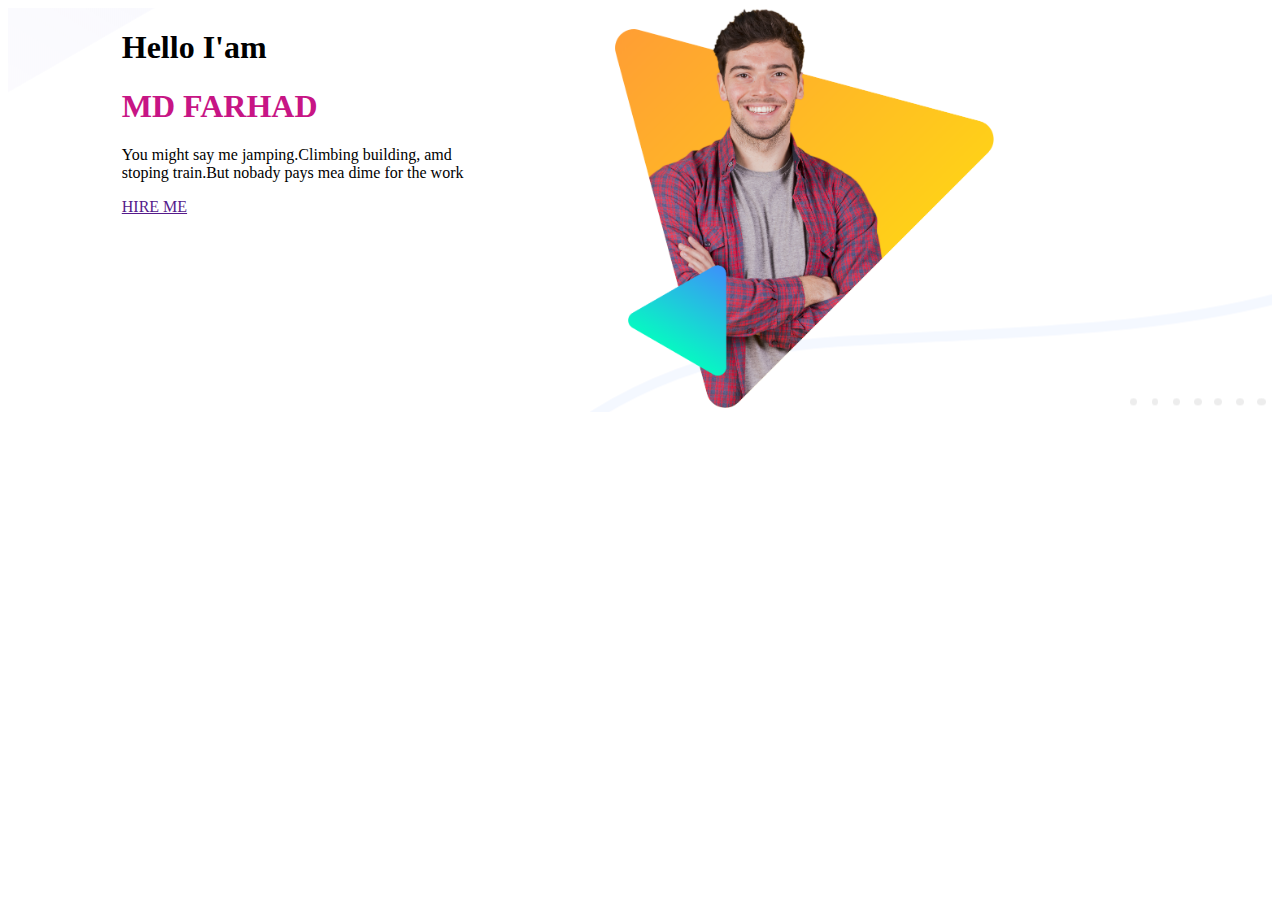
==== index.html @ af1a38f7 "personal  website" ====
<!DOCTYPE html>
<html lang="en">
<head>
    <meta charset="UTF-8">
    <meta http-equiv="X-UA-Compatible" content="IE=edge">
    <meta name="viewport" content="width=device-width, initial-scale=1.0">
    <title>Document</title>
    <link rel="stylesheet" href="style.css">
</head>
<body>
    <section class="top-banner">
        <div class="helf-width">
            <h1>Hello I'am</h1>
            <h1><span class="name-color">MD FARHAD</span></h1>
            <p>You might say me jamping.Climbing building, amd stoping train.But nobady pays mea dime for the work</p>
            <a href="">HIRE ME</a>
        </div>
        <div class="helf-width">
            <img src="ImagesP/peter.png">

            
        
        </div>
            
    </section>
 
</body>
</html>
---- style.css ----
.name-color{
    color:mediumvioletred;
}
.top-banner{

    background-image:url(ImagesP/header-bg.png) ;
    background-repeat: no-repeat;
    background-position: center center;
    overflow: hidden;
    width:100%





}
.helf-width{
    width:30%;
    float:left;
    margin-left:9%


}
.helf-width img{
    width:100%

}
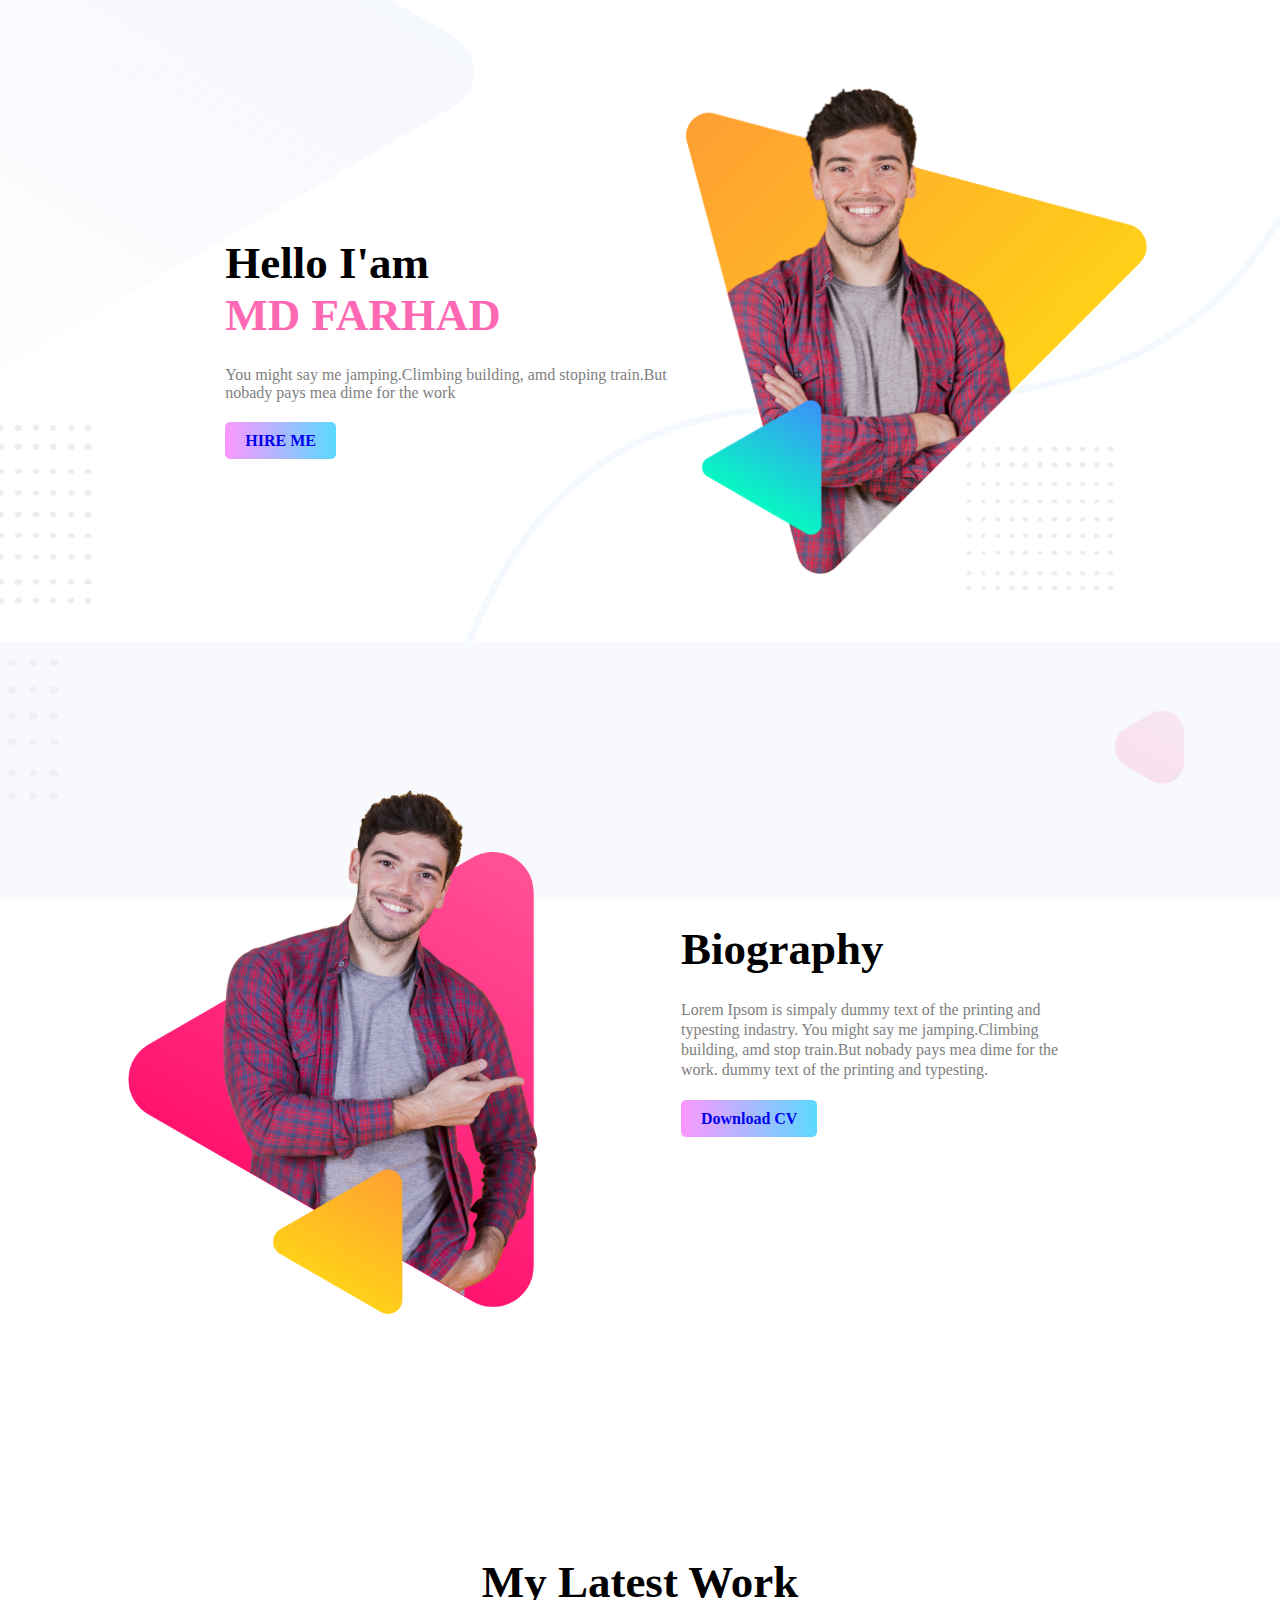
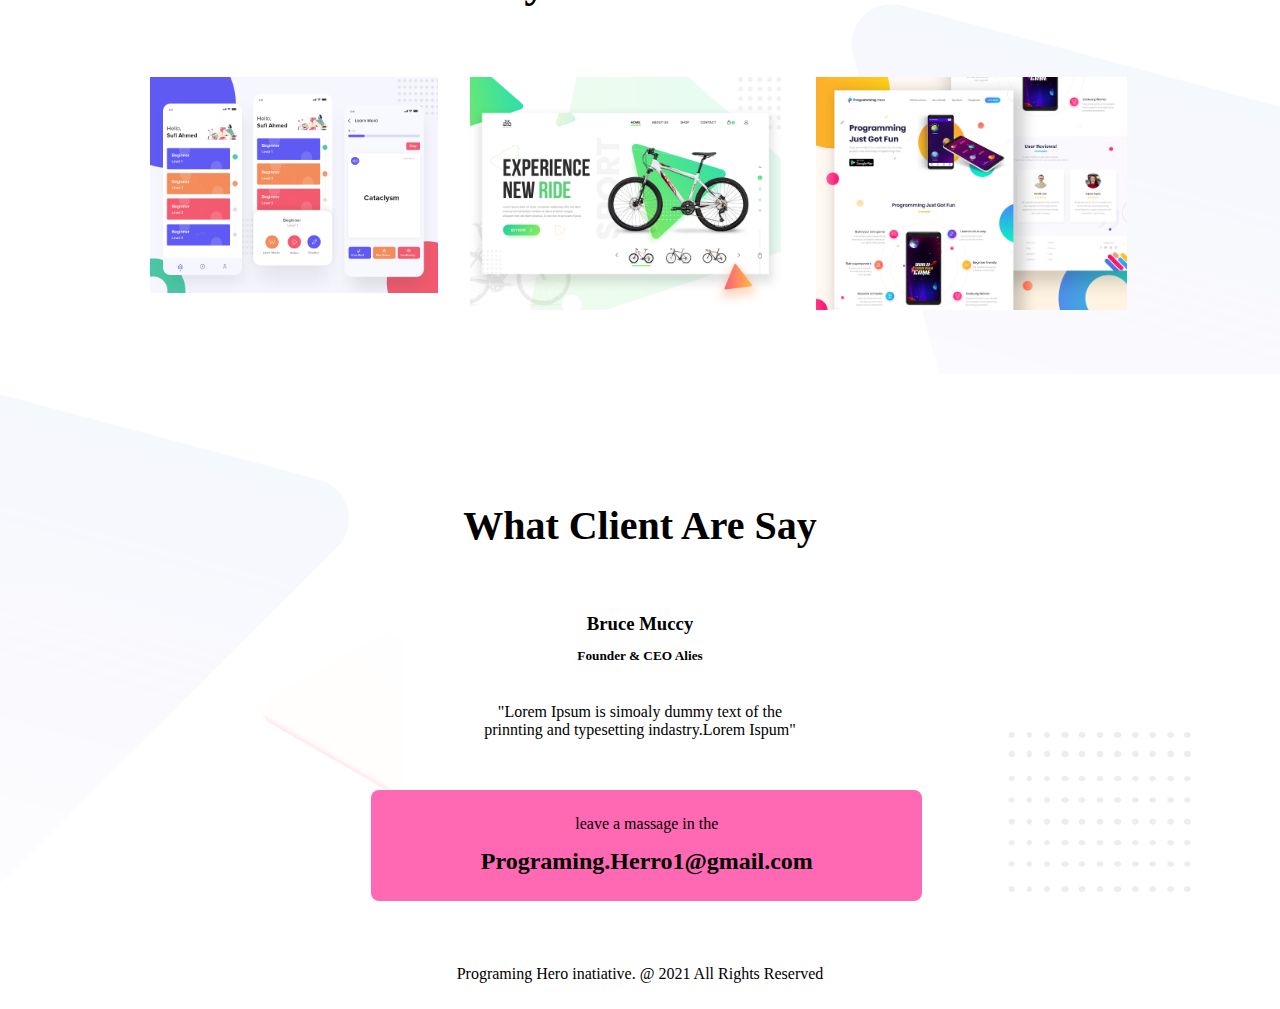
==== commit 4bb156bf: "Finished my website" ====
--- a/index.html
+++ b/index.html
@@ -4,18 +4,18 @@
     <meta charset="UTF-8">
     <meta http-equiv="X-UA-Compatible" content="IE=edge">
     <meta name="viewport" content="width=device-width, initial-scale=1.0">
-    <title>Document</title>
+    <title>Personal Website</title>
     <link rel="stylesheet" href="style.css">
 </head>
 <body>
     <section class="top-banner">
-        <div class="helf-width">
+        <div class="helf-width helf-width1">
             <h1>Hello I'am</h1>
             <h1><span class="name-color">MD FARHAD</span></h1>
             <p>You might say me jamping.Climbing building, amd stoping train.But nobady pays mea dime for the work</p>
-            <a href="">HIRE ME</a>
+            <a target="blank" href="https://www.facebook.com/jami.sami.589/">HIRE ME</a>
         </div>
-        <div class="helf-width">
+        <div class="helf-width helf-width2">
             <img src="ImagesP/peter.png">
 
             
@@ -23,6 +23,68 @@
         </div>
             
     </section>
+
+    <section class="second-banner">
+        <div class="helf-width helf-width2">
+            <img src="ImagesP/peter_dream.png" alt="">
+        </div>
+
+        <div class="helf-width helf-width1">
+            <h1>Biography</h1>
+
+            <p>Lorem Ipsom is simpaly dummy text of the printing and typesting indastry. You might say me jamping.Climbing building, amd stop train.But nobady pays mea dime for the work. dummy text of the printing and typesting.</p>
+            <a href="#">Download CV</a>
+        </div>
+
+    </section>
+
+
+    <section class="therd-banner">
+        <div class="latest-news">
+            <h1>My Latest Work</h1>
+        </div>
+               
+        <div id="sNews1" class="news1">
+            <img src="ImagesP/latest-work/work-1.png" alt="">
+
+        </div>
+        <div class="news1">
+            <img src="ImagesP/latest-work/work-2.jpg" alt="">
+
+        </div>
+        <div class="news1">
+            <img src="ImagesP/latest-work/work-3.jpg" alt="">
+
+        </div>
+
+    </section>
+
+
+    <section class="last-banneer">
+            <div class="lbWrite1">
+                <h2>What Client Are Say</h2>
+                <h3>Bruce Muccy</h3>
+
+                    <h5>Founder & CEO Alies</h5>
+
+
+
+                <span>"Lorem Ipsum is simoaly dummy text of  the </span>
+                <p>prinnting and typesetting indastry.Lorem Ispum"</p>
+            </div>
+            <div class="lbWrite2">
+                <p>leave a massage in the</p>
+                <h2>Programing.Herro1@gmail.com</h2>
+            </div>
+    </section>
+
+    <footer>
+        <p>Programing Hero inatiative. @ 2021 All Rights Reserved</p>
+
+
+    </footer>
+
+
  
 </body>
 </html>--- a/style.css
+++ b/style.css
@@ -1,27 +1,134 @@
+*{
+    margin:0px;
+}
+
 .name-color{
-    color:mediumvioletred;
+    color:hotpink;
 }
 .top-banner{
 
     background-image:url(ImagesP/header-bg.png) ;
     background-repeat: no-repeat;
-    background-position: center center;
+    background-position:90%;
     overflow: hidden;
-    width:100%
+    padding:5%;
+    padding-bottom:5%;
+    background-size:cover
+
+}
+h1{
+    font-size:45px
+}
+.helf-width{
+    width:40%;
+    float:left;
+
+    margin-top: 2%;
 
 
+}
+.helf-width img{
+    width:100%;
+ 
+
+}
+.helf-width p{
+    margin-top:25px;
+    margin-bottom: 30px;
+    color:gray
+}
+.helf-width1{
+    margin-top: 15%;
+    margin-left: 14%;
+}
+.helf-width1 a{
+    text-decoration: none;
+    border:0px;;
+    background-image: linear-gradient(to right, rgba(250, 105, 255, 0.685), #00c3ffa4);
+    padding:10px 20px;
+    border-radius: 5px;
+    font-weight:700
+
+}
+
+.second-banner{
+    background-image: url(ImagesP/biography-bg.png);
+    background-repeat: no-repeat;
+    overflow: hidden;
+    background-position:center;
+    padding:10%;
+    background-size: cover;
+    background-attachment: fixed;
+
+
+}
+.second-banner p{
+    line-height: 20px;
+}
+
+.news1 img{
+    width:27%;
+    float:left;
+    margin-right:3%
+}
+#sNews1{
+    margin-left:7.5%
+}
+.latest-news{
+    text-align: center;
+    margin-top:4%;
+    margin-bottom:6%
+}
+.therd-banner{
+    background-image: url(ImagesP/latest-work-bg.png);
+    background-repeat:no-repeat ;
+    background-size: cover;
+    overflow: hidden;
+    padding:5%;
+}
+
+.last-banneer{
+    background-image: url(ImagesP/footer-bg.png);
+    background-repeat: no-repeat;
+    background-size: cover;
+    background-position: center;
+}
+.lbWrite1{
+    text-align: center;
+}
+.lbWrite2{
+
+    width: 500px;
+    background-color: hotpink;
+    text-align: center;
+    border-radius: 8px;
+    padding:2%
 
 
 
 }
-.helf-width{
-    width:30%;
-    float:left;
-    margin-left:9%
-
+.lbWrite2{
+    margin-left: 29%;
+    margin-top:4%;
 
 }
-.helf-width img{
-    width:100%
 
+.lbWrite2 p{
+    padding-bottom:3%
+}
+
+.lbWrite1 h2{
+    font-size:40px;
+    padding-top: 10%;;
+    padding-bottom: 5%;
+}
+
+.lbWrite1 h5{
+    padding-top:1%;
+    padding-bottom:3%
+}
+footer{
+    text-align: center;
+    padding-top: 5%;
+    padding-bottom:2%
 }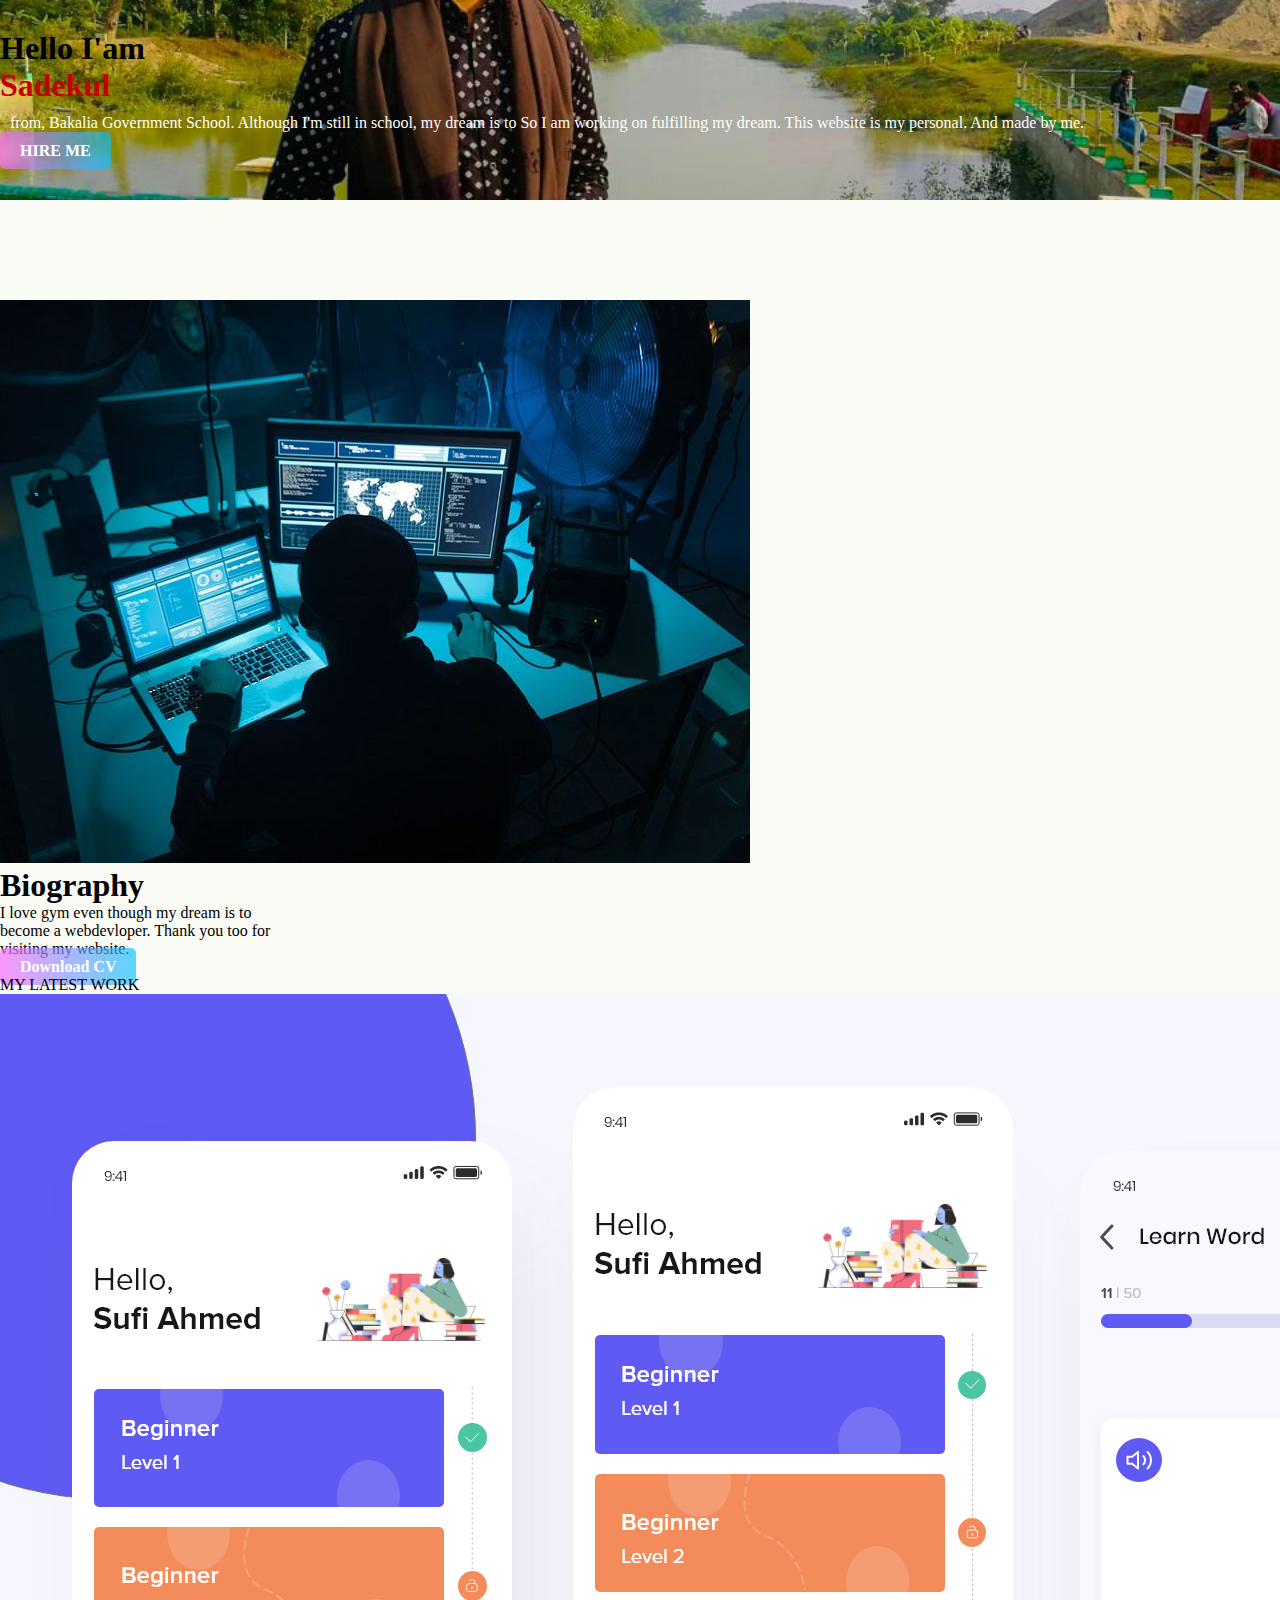
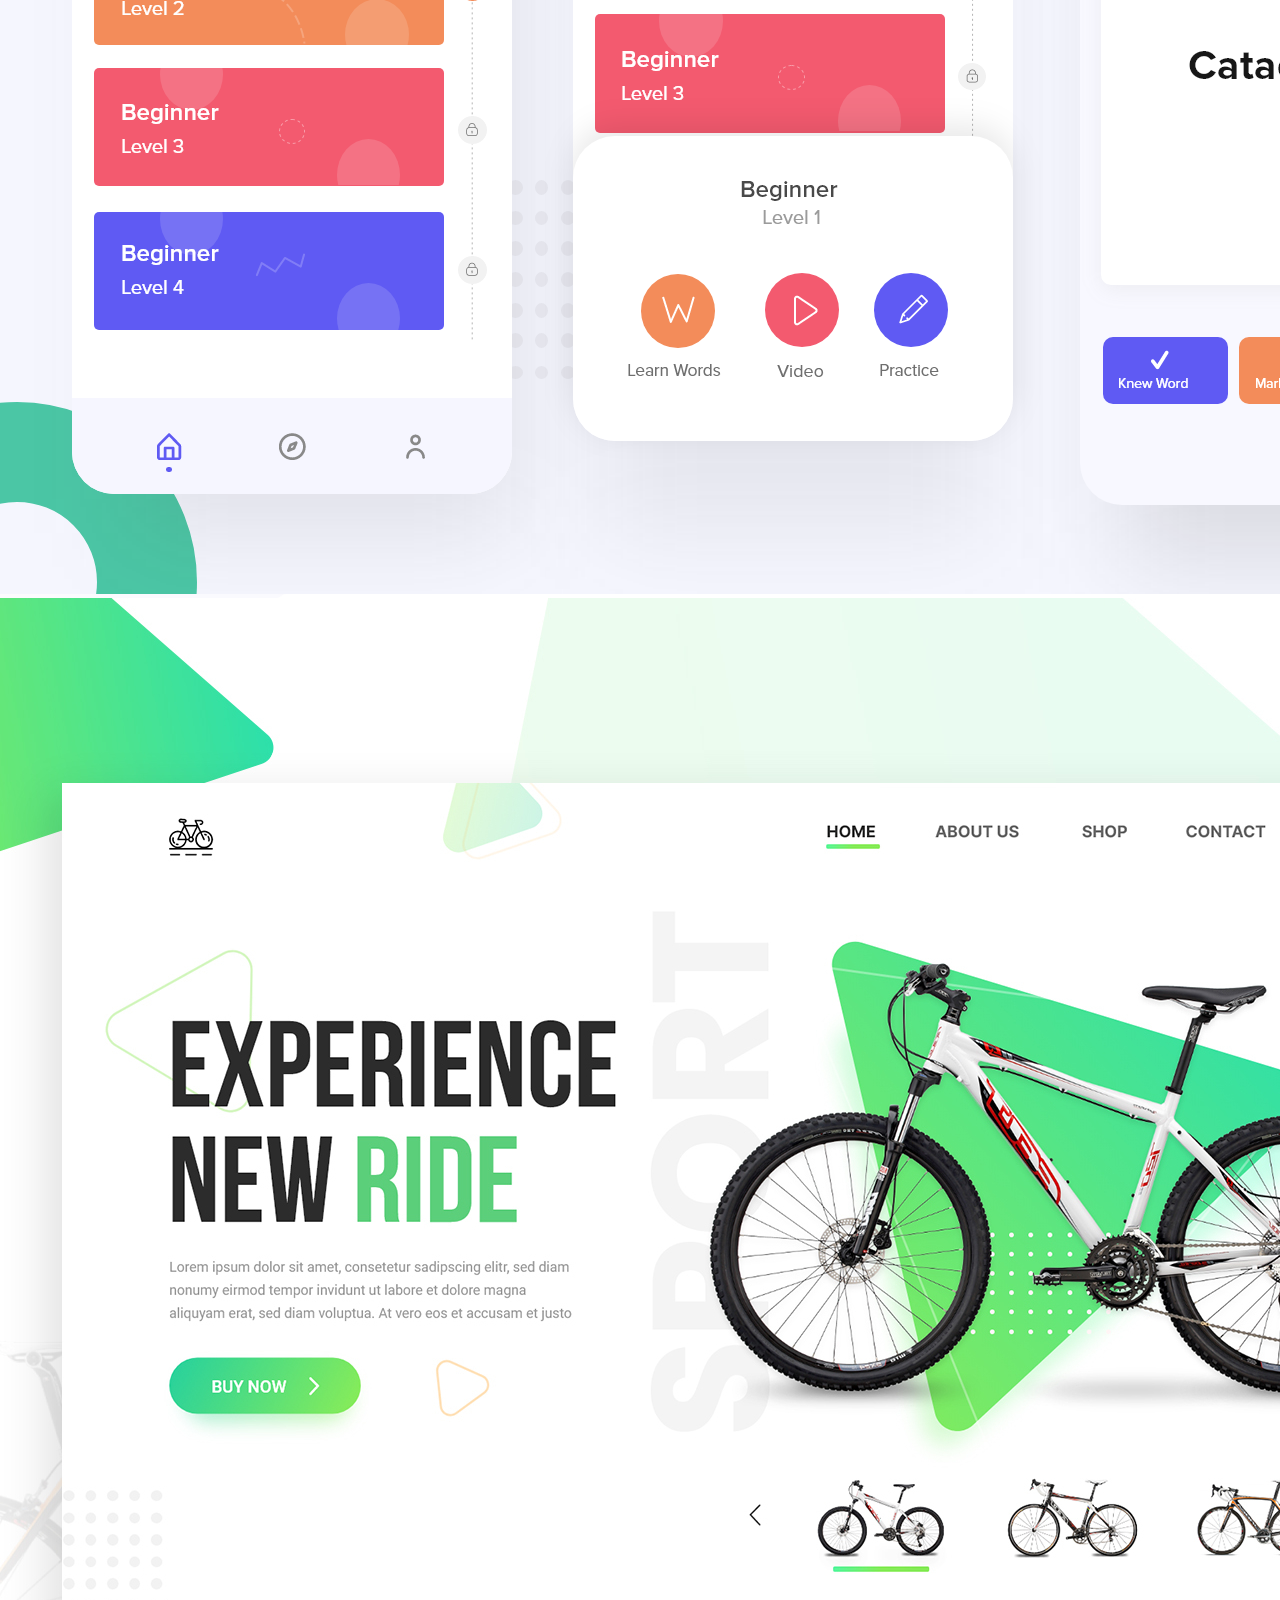
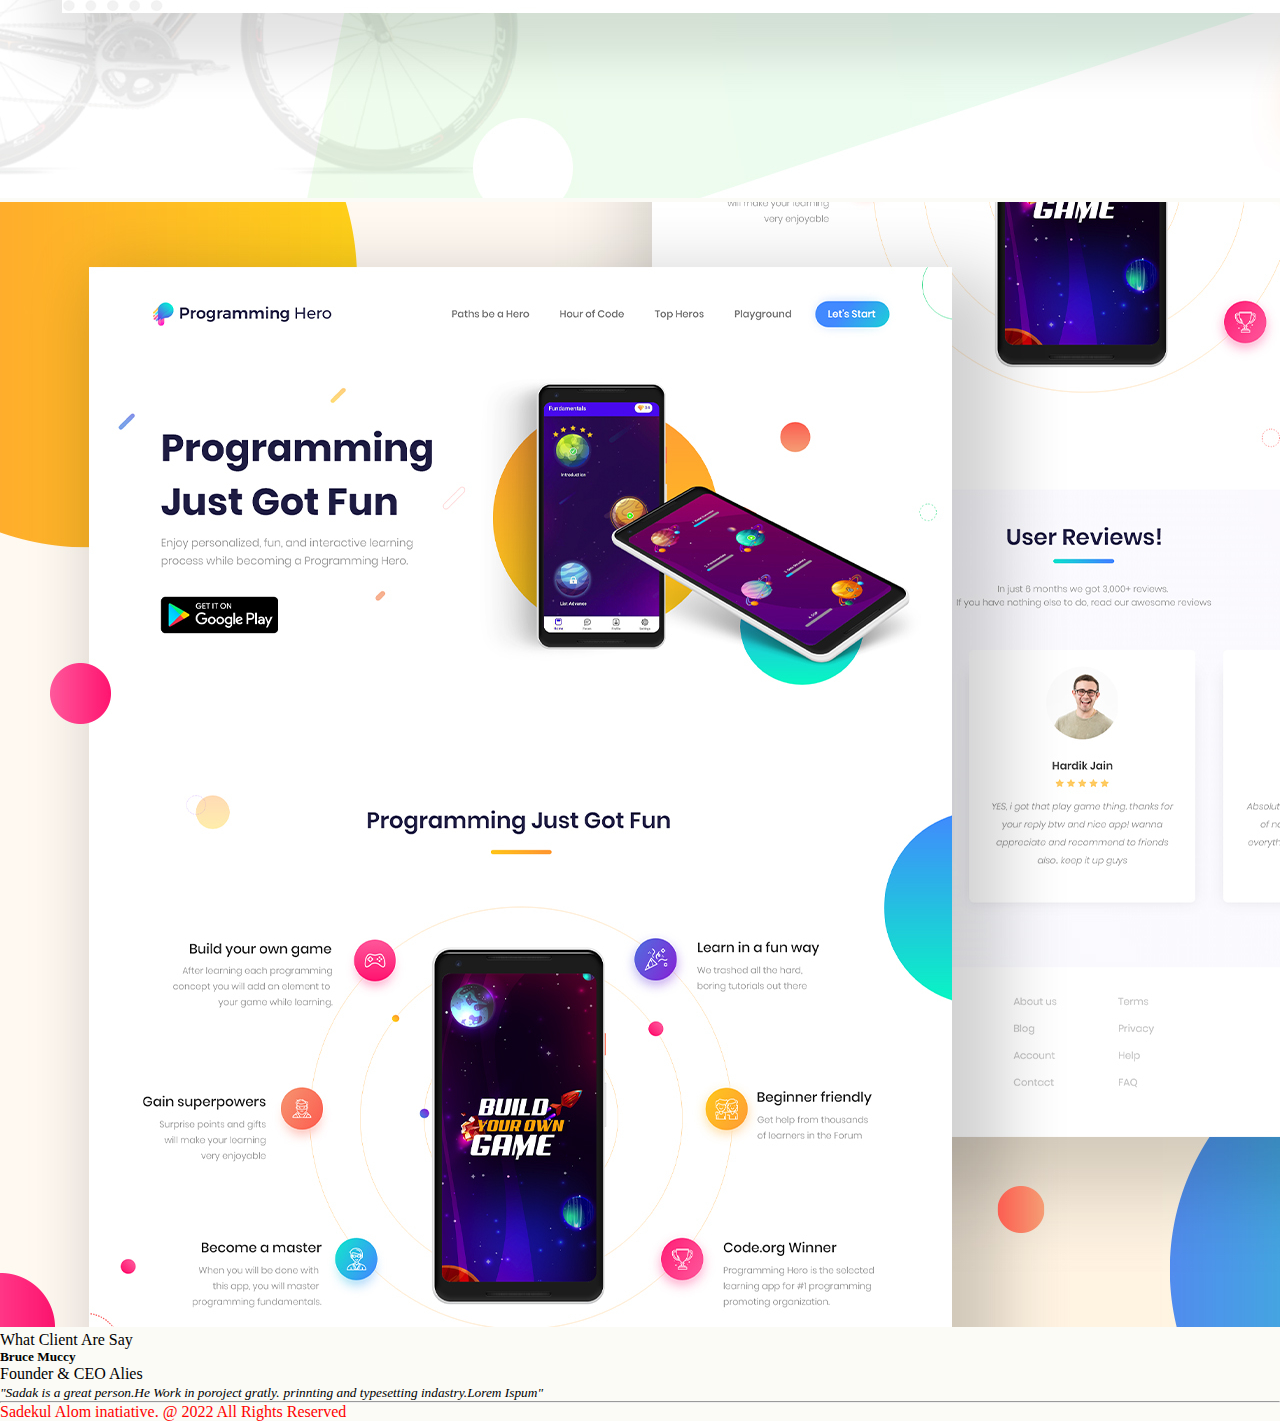
==== commit 3163a87b: "first commit" ====
--- a/index.html
+++ b/index.html
@@ -4,85 +4,84 @@
     <meta charset="UTF-8">
     <meta http-equiv="X-UA-Compatible" content="IE=edge">
     <meta name="viewport" content="width=device-width, initial-scale=1.0">
-    <title>Personal Website</title>
+
+    <link href="https://cdn.jsdelivr.net/npm/bootstrap@5.1.3/dist/css/bootstrap.min.css" rel="stylesheet" integrity="sha384-1BmE4kWBq78iYhFldvKuhfTAU6auU8tT94WrHftjDbrCEXSU1oBoqyl2QvZ6jIW3" crossorigin="anonymous">
+    <title>Sadek</title>
     <link rel="stylesheet" href="style.css">
 </head>
 <body>
-    <section class="top-banner">
-        <div class="helf-width helf-width1">
-            <h1>Hello I'am</h1>
-            <h1><span class="name-color">MD FARHAD</span></h1>
-            <p>You might say me jamping.Climbing building, amd stoping train.But nobady pays mea dime for the work</p>
-            <a target="blank" href="https://www.facebook.com/jami.sami.589/">HIRE ME</a>
+
+
+
+
+
+
+
+
+ 
+    <section class="top-banner text-center ">
+
+        <div class="row">
+            <div class="helf-width col-sm-12 ">
+                <h1 class="top-b-h1">Hello I'am</h1>
+                <h1><span class="name-color">Sadekul</span></h1>
+                <p class="p-class p-3 w-100 text-center">
+                    from, Bakalia Government School.
+                    Although I'm still in school, my dream is to 
+                    So I am working on fulfilling my dream. This website is my personal. And made by me.
+                    </p>
+                <a class="Btn" target="blank" href="https://www.facebook.com/jami.sami.589/">HIRE ME</a>
+            </div> 
+
         </div>
-        <div class="helf-width helf-width2">
-            <img src="ImagesP/peter.png">
 
-            
-        
-        </div>
             
     </section>
 
-    <section class="second-banner">
-        <div class="helf-width helf-width2">
-            <img src="ImagesP/peter_dream.png" alt="">
+    <section class="second-banner text-center m-3">
+        <div class="row">
+            <div class="helf-width col-sm-6 ">
+                <img class="w-75 p-3" src="ImagesP/Others/cyber-attack--cyber-security--hacking--hacker_176381b2c45_large.jpg" alt="">
+            </div>
+    
+            <div class="helf-width col-sm-6 pt-2">
+                <h1>Biography</h1>
+    
+                <p class="p-2">I love gym even though my dream is to <br> become a webdevloper.
+                    Thank you too for <br> visiting my website.</p>
+                <a class="Btn" href="#">Download CV</a>
+            </div>
         </div>
 
-        <div class="helf-width helf-width1">
-            <h1>Biography</h1>
-
-            <p>Lorem Ipsom is simpaly dummy text of the printing and typesting indastry. You might say me jamping.Climbing building, amd stop train.But nobady pays mea dime for the work. dummy text of the printing and typesting.</p>
-            <a href="#">Download CV</a>
-        </div>
 
     </section>
 
-
-    <section class="therd-banner">
-        <div class="latest-news">
-            <h1>My Latest Work</h1>
+    <section>
+        <div class="text-center h3 pt-5 mt-5 p-2">MY LATEST WORK</div>
+        <div class="s-img-name w-100 text-center">
+            <img class="w-75 p-3" src="ImagesP\latest-work\work-1.png" alt="">
+            <img class="w-75 p-3"  src="ImagesP\latest-work\work-2.jpg" alt="">
+            <img class="w-75 p-3"  src="ImagesP\latest-work\work-3.jpg" alt="">
         </div>
-               
-        <div id="sNews1" class="news1">
-            <img src="ImagesP/latest-work/work-1.png" alt="">
-
-        </div>
-        <div class="news1">
-            <img src="ImagesP/latest-work/work-2.jpg" alt="">
-
-        </div>
-        <div class="news1">
-            <img src="ImagesP/latest-work/work-3.jpg" alt="">
-
-        </div>
-
     </section>
 
-
-    <section class="last-banneer">
-            <div class="lbWrite1">
-                <h2>What Client Are Say</h2>
-                <h3>Bruce Muccy</h3>
-
-                    <h5>Founder & CEO Alies</h5>
+    <section>
+        <div class="text-center h2 pt-5 p-3">
+            What Client Are Say
+        </div>
+        <div class="text-center thired">
+            <b><h5>Bruce Muccy</h5></b>
+            <p>Founder & CEO Alies</p>
+            <i><small class="p-1">"Sadak is a great person.He Work in poroject gratly.</small>
+            <small class="d-block">prinnting and typesetting indastry.Lorem Ispum"</small></i>
+        </div>
+    </section>
+    <hr>
+    <footer class="text-center p-1">
+        <p>Sadekul Alom inatiative. @ 2022 All Rights Reserved</p>
+    </footer>
 
 
-
-                <span>"Lorem Ipsum is simoaly dummy text of  the </span>
-                <p>prinnting and typesetting indastry.Lorem Ispum"</p>
-            </div>
-            <div class="lbWrite2">
-                <p>leave a massage in the</p>
-                <h2>Programing.Herro1@gmail.com</h2>
-            </div>
-    </section>
-
-    <footer>
-        <p>Programing Hero inatiative. @ 2021 All Rights Reserved</p>
-
-
-    </footer>
 
 
  
--- a/style.css
+++ b/style.css
@@ -1,134 +1,80 @@
+body{
+    background-image:  url(ImagesP/header-bg.png);
+    background-position: center;
+    background-repeat: no-repeat;
+    background-size: 100%;
+}
+
+
 *{
     margin:0px;
+    padding:0px;
 }
 
 .name-color{
-    color:hotpink;
+    color: rgb(197, 0, 0);
 }
-.top-banner{
-
-    background-image:url(ImagesP/header-bg.png) ;
-    background-repeat: no-repeat;
-    background-position:90%;
-    overflow: hidden;
-    padding:5%;
-    padding-bottom:5%;
-    background-size:cover
-
+.p-class{
+    color:white;
+    padding:10px
 }
-h1{
-    font-size:45px
-}
-.helf-width{
-    width:40%;
-    float:left;
-
-    margin-top: 2%;
 
 
-}
-.helf-width img{
-    width:100%;
- 
-
-}
-.helf-width p{
-    margin-top:25px;
-    margin-bottom: 30px;
-    color:gray
-}
-.helf-width1{
-    margin-top: 15%;
-    margin-left: 14%;
-}
-.helf-width1 a{
+.Btn{
     text-decoration: none;
     border:0px;;
     background-image: linear-gradient(to right, rgba(250, 105, 255, 0.685), #00c3ffa4);
     padding:10px 20px;
     border-radius: 5px;
-    font-weight:700
+    font-weight:700;
+    color: white;
+    
 
 }
-
-.second-banner{
-    background-image: url(ImagesP/biography-bg.png);
-    background-repeat: no-repeat;
-    overflow: hidden;
-    background-position:center;
-    padding:10%;
-    background-size: cover;
-    background-attachment: fixed;
+.Btn:hover{
+    background-color: aqua;
+    color: white
+}
 
 
+body{
+    background-color:rgba(179, 164, 55, 0.048);
+    font-family: 'Caveat', cursive;
+    font-family: 'Satisfy', cursive;
 }
-.second-banner p{
-    line-height: 20px;
+.second-banner{
+    margin-top: 100px;
 }
-
-.news1 img{
-    width:27%;
-    float:left;
-    margin-right:3%
+.top-banner{
+    margin-top: 20px;
 }
-#sNews1{
-    margin-left:7.5%
-}
-.latest-news{
-    text-align: center;
-    margin-top:4%;
-    margin-bottom:6%
-}
-.therd-banner{
-    background-image: url(ImagesP/latest-work-bg.png);
-    background-repeat:no-repeat ;
-    background-size: cover;
-    overflow: hidden;
-    padding:5%;
-}
-
-.last-banneer{
-    background-image: url(ImagesP/footer-bg.png);
-    background-repeat: no-repeat;
-    background-size: cover;
-    background-position: center;
-}
-.lbWrite1{
-    text-align: center;
-}
-.lbWrite2{
-
-    width: 500px;
-    background-color: hotpink;
-    text-align: center;
-    border-radius: 8px;
-    padding:2%
-
-
+.therd-banner img{
+    width: 200px;
+    display: inline-block
 
 }
-.lbWrite2{
-    margin-left: 29%;
-    margin-top:4%;
-
-}
-
-.lbWrite2 p{
-    padding-bottom:3%
-}
-
-.lbWrite1 h2{
-    font-size:40px;
-    padding-top: 10%;;
-    padding-bottom: 5%;
-}
-
-.lbWrite1 h5{
-    padding-top:1%;
-    padding-bottom:3%
+.thired b{
+    font-weight: 800;
 }
 footer{
-    text-align: center;
-    padding-top: 5%;
-    padding-bottom:2%
+    color:red
+}
+.top-banner{
+    background-image: url(ImagesP/Others/271845670_275265454536980_7724347607586786981_n.jpg) ;
+    background-repeat: no-repeat;
+    background-position: center;
+    background-size: 100%;
+    padding-bottom: 40px !important;
+    margin:0px;
+    padding-top: 0px;
+
+    
+    
+   
+}
+.top-b-h1{
+    padding-top: 30px
+    
+
+    
 }